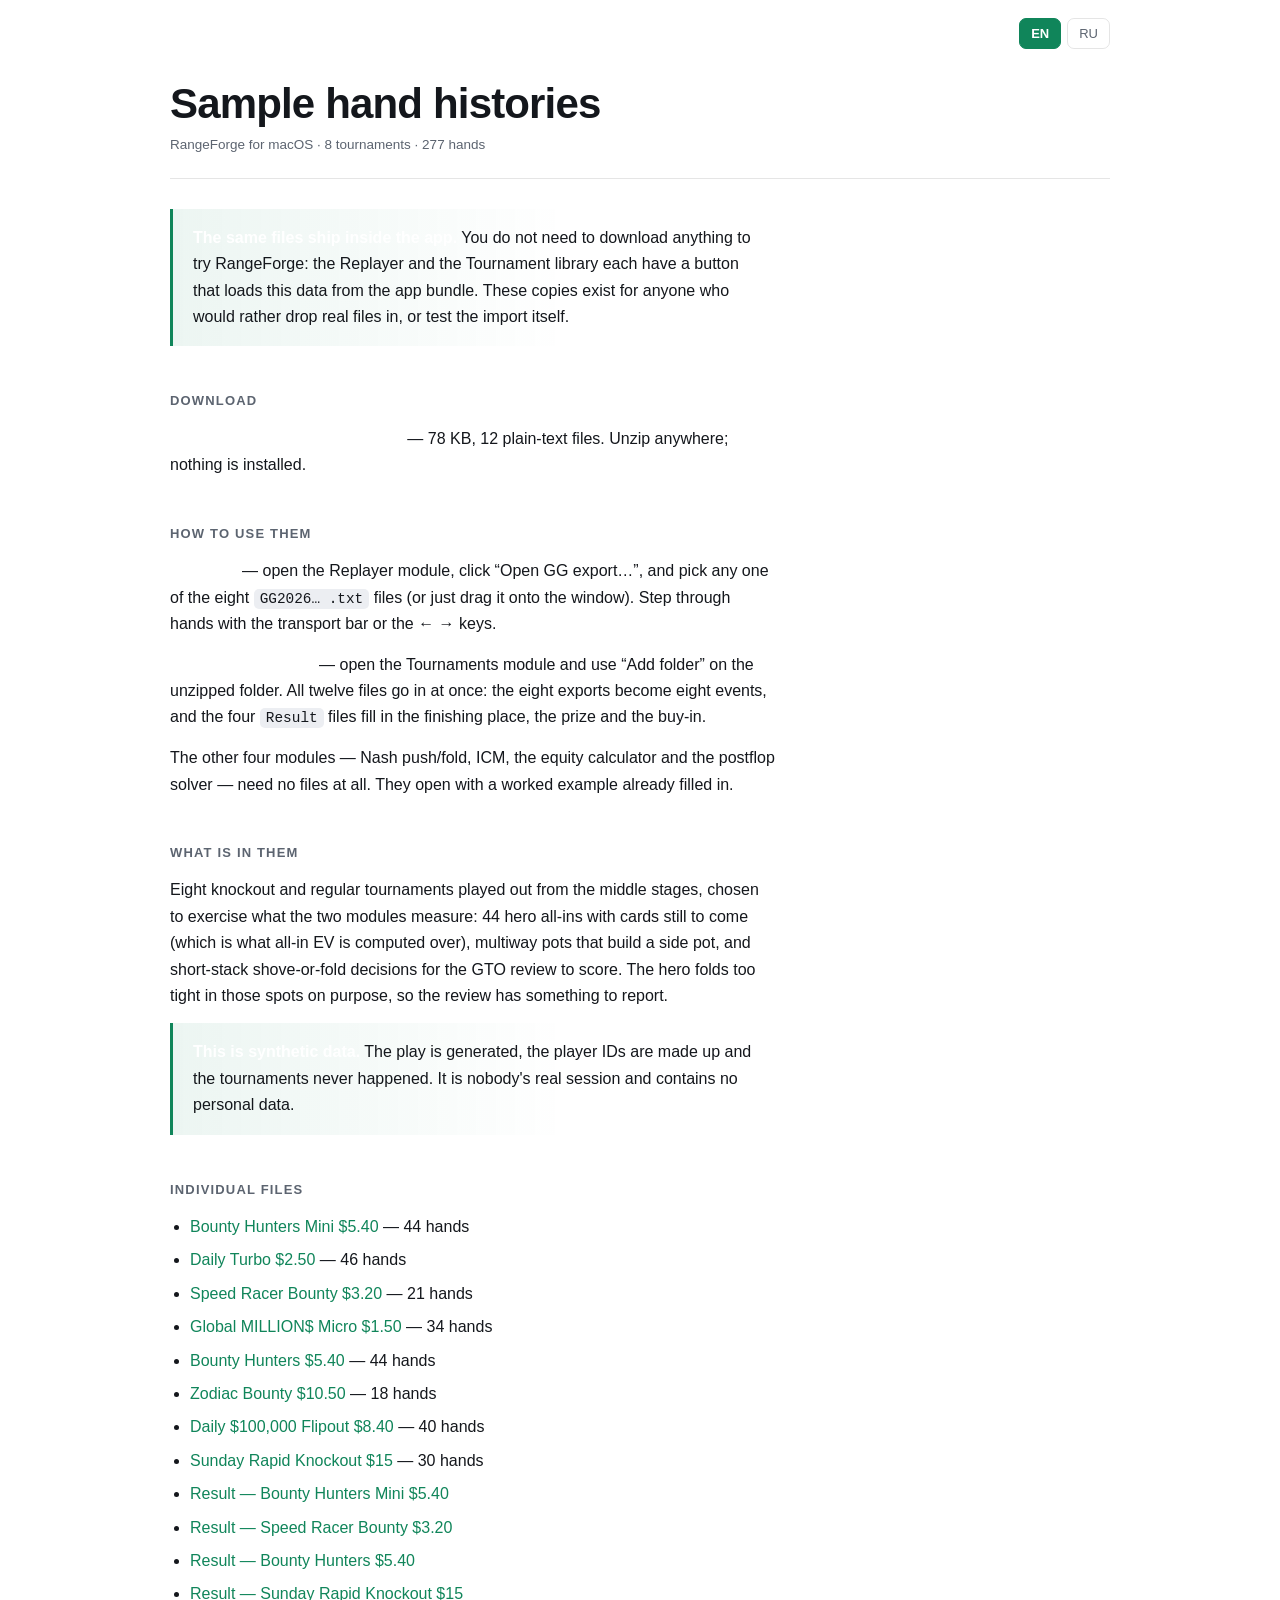
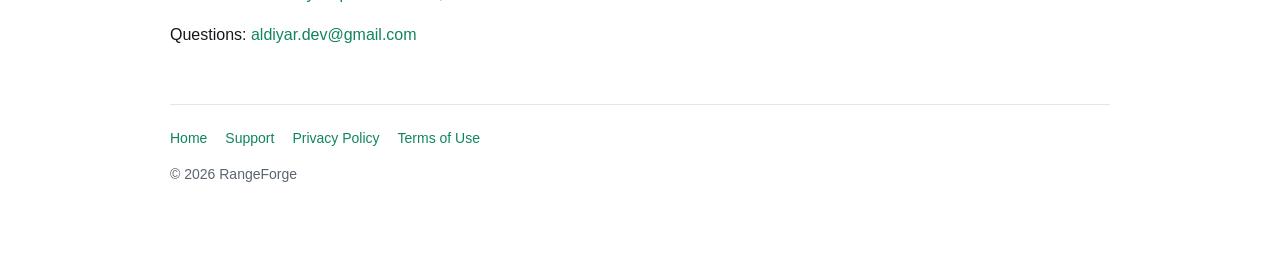
==== samples/index.html @ 1cc44228 "Publish sample hand histories for App Review App Review rejected 1.0 (2) under guideline 2.1(a): the" ====
<!doctype html>
<html lang="en" data-lang="en">
<head>
<meta charset="utf-8">
<meta name="viewport" content="width=device-width, initial-scale=1">
<title>Sample hand histories — RangeForge</title>
<meta name="description" content="Sample GGPoker-format tournament hand histories for trying RangeForge's replayer and tournament library. Synthetic data, free to download.">
<link rel="icon" href="../icon.png">
<link rel="stylesheet" href="../style.css">
</head>
<body>
<div class="wrap">

  <div class="langbar">
    <button type="button" data-lang="en" aria-pressed="true">EN</button>
    <button type="button" data-lang="ru" aria-pressed="false">RU</button>
  </div>

  <h1 style="margin-top:32px" lang="en">Sample hand histories</h1>
  <h1 style="margin-top:32px" lang="ru">Примеры историй раздач</h1>

  <p class="updated" lang="en">RangeForge for macOS · 8 tournaments · 277 hands</p>
  <p class="updated" lang="ru">RangeForge для macOS · 8 турниров · 277 раздач</p>

  <div class="claim prose">
    <p style="margin:0" lang="en"><strong>The same files ship inside the app.</strong> You do not
    need to download anything to try RangeForge: the Replayer and the Tournament library each have
    a button that loads this data from the app bundle. These copies exist for anyone who would
    rather drop real files in, or test the import itself.</p>
    <p style="margin:0" lang="ru"><strong>Эти же файлы входят в приложение.</strong> Чтобы
    попробовать RangeForge, скачивать ничего не нужно: в «Реплеере» и «Базе турниров» есть кнопка,
    которая загружает эти данные прямо из приложения. Копии здесь — для тех, кому удобнее
    перетащить настоящие файлы или проверить сам импорт.</p>
  </div>

  <div class="prose">

    <h2 lang="en">Download</h2>
    <h2 lang="ru">Скачать</h2>

    <p lang="en"><a href="RangeForge-sample-hands.zip"><strong>RangeForge-sample-hands.zip</strong></a>
    — 78&nbsp;KB, 12 plain-text files. Unzip anywhere; nothing is installed.</p>
    <p lang="ru"><a href="RangeForge-sample-hands.zip"><strong>RangeForge-sample-hands.zip</strong></a>
    — 78&nbsp;КБ, 12 текстовых файлов. Распакуйте куда угодно — ничего не устанавливается.</p>

    <h2 lang="en">How to use them</h2>
    <h2 lang="ru">Как их использовать</h2>

    <p lang="en"><strong>Replayer</strong> — open the Replayer module, click
    “Open GG export…”, and pick any one of the eight <code>GG2026…&nbsp;.txt</code> files (or just
    drag it onto the window). Step through hands with the transport bar or the ← → keys.</p>
    <p lang="ru"><strong>Реплеер</strong> — откройте модуль «Реплеер», нажмите
    «Открыть выгрузку GG…» и выберите любой из восьми файлов <code>GG2026…&nbsp;.txt</code> (или
    просто перетащите его в окно). Листайте раздачи панелью управления или клавишами ← →.</p>

    <p lang="en"><strong>Tournament library</strong> — open the Tournaments module and use
    “Add folder” on the unzipped folder. All twelve files go in at once: the eight exports become
    eight events, and the four <code>Result</code> files fill in the finishing place, the prize and
    the buy-in.</p>
    <p lang="ru"><strong>База турниров</strong> — откройте модуль «База турниров» и нажмите
    «Добавить папку», указав распакованную папку. Все двенадцать файлов загрузятся сразу: восемь
    выгрузок станут восемью турнирами, а четыре файла <code>Result</code> подставят занятое место,
    приз и бай-ин.</p>

    <p lang="en">The other four modules — Nash push/fold, ICM, the equity calculator and the
    postflop solver — need no files at all. They open with a worked example already filled in.</p>
    <p lang="ru">Остальным четырём модулям — Nash push/fold, ICM, калькулятору эквити и постфлоп-
    солверу — файлы не нужны вовсе. Они открываются с уже заполненным примером.</p>

    <h2 lang="en">What is in them</h2>
    <h2 lang="ru">Что внутри</h2>

    <p lang="en">Eight knockout and regular tournaments played out from the middle stages, chosen
    to exercise what the two modules measure: 44 hero all-ins with cards still to come (which is
    what all-in EV is computed over), multiway pots that build a side pot, and short-stack
    shove-or-fold decisions for the GTO review to score. The hero folds too tight in those spots
    on purpose, so the review has something to report.</p>
    <p lang="ru">Восемь турниров — нокаут и обычные, — сыгранных со средних стадий и подобранных
    так, чтобы задействовать всё, что считают эти два модуля: 44 олл-ина героя с ещё не открытыми
    картами (по ним считается all-in EV), многосторонние банки с сайд-потом и решения «шов или
    фолд» на коротком стеке для GTO-разбора. Герой в этих спотах намеренно сбрасывает слишком
    часто — чтобы разбору было что показать.</p>

    <div class="claim">
      <p style="margin:0" lang="en"><strong>This is synthetic data.</strong> The play is generated,
      the player IDs are made up and the tournaments never happened. It is nobody's real session
      and contains no personal data.</p>
      <p style="margin:0" lang="ru"><strong>Это синтетические данные.</strong> Игра сгенерирована,
      идентификаторы игроков выдуманы, турниров не существовало. Это не чья-то реальная сессия и
      персональных данных здесь нет.</p>
    </div>

    <h2 lang="en">Individual files</h2>
    <h2 lang="ru">Отдельные файлы</h2>

    <ul lang="en">
      <li><a href="files/GG20260703-1930%20-%20Bounty%20Hunters%20Mini%20%245.40.txt">Bounty Hunters Mini $5.40</a> — 44 hands</li>
      <li><a href="files/GG20260705-2015%20-%20Daily%20Turbo%20%242.50.txt">Daily Turbo $2.50</a> — 46 hands</li>
      <li><a href="files/GG20260707-1845%20-%20Speed%20Racer%20Bounty%20%243.20.txt">Speed Racer Bounty $3.20</a> — 21 hands</li>
      <li><a href="files/GG20260709-2100%20-%20Global%20MILLION%24%20Micro%20%241.50.txt">Global MILLION$ Micro $1.50</a> — 34 hands</li>
      <li><a href="files/GG20260711-1730%20-%20Bounty%20Hunters%20%245.40.txt">Bounty Hunters $5.40</a> — 44 hands</li>
      <li><a href="files/GG20260713-2000%20-%20Zodiac%20Bounty%20%2410.50%20%5BBig%20Bounties%5D.txt">Zodiac Bounty $10.50</a> — 18 hands</li>
      <li><a href="files/GG20260715-1900%20-%20Daily%20%24100%2C000%20Flipout%20%248.40.txt">Daily $100,000 Flipout $8.40</a> — 40 hands</li>
      <li><a href="files/GG20260717-2130%20-%20Sunday%20Rapid%20Knockout%20%2415.txt">Sunday Rapid Knockout $15</a> — 30 hands</li>
      <li><a href="files/GG%20Tournament%20%23301884210%20Result.txt">Result — Bounty Hunters Mini $5.40</a></li>
      <li><a href="files/GG%20Tournament%20%23302104558%20Result.txt">Result — Speed Racer Bounty $3.20</a></li>
      <li><a href="files/GG%20Tournament%20%23302336019%20Result.txt">Result — Bounty Hunters $5.40</a></li>
      <li><a href="files/GG%20Tournament%20%23302688174%20Result.txt">Result — Sunday Rapid Knockout $15</a></li>
    </ul>
    <ul lang="ru">
      <li><a href="files/GG20260703-1930%20-%20Bounty%20Hunters%20Mini%20%245.40.txt">Bounty Hunters Mini $5.40</a> — 44 раздачи</li>
      <li><a href="files/GG20260705-2015%20-%20Daily%20Turbo%20%242.50.txt">Daily Turbo $2.50</a> — 46 раздач</li>
      <li><a href="files/GG20260707-1845%20-%20Speed%20Racer%20Bounty%20%243.20.txt">Speed Racer Bounty $3.20</a> — 21 раздача</li>
      <li><a href="files/GG20260709-2100%20-%20Global%20MILLION%24%20Micro%20%241.50.txt">Global MILLION$ Micro $1.50</a> — 34 раздачи</li>
      <li><a href="files/GG20260711-1730%20-%20Bounty%20Hunters%20%245.40.txt">Bounty Hunters $5.40</a> — 44 раздачи</li>
      <li><a href="files/GG20260713-2000%20-%20Zodiac%20Bounty%20%2410.50%20%5BBig%20Bounties%5D.txt">Zodiac Bounty $10.50</a> — 18 раздач</li>
      <li><a href="files/GG20260715-1900%20-%20Daily%20%24100%2C000%20Flipout%20%248.40.txt">Daily $100,000 Flipout $8.40</a> — 40 раздач</li>
      <li><a href="files/GG20260717-2130%20-%20Sunday%20Rapid%20Knockout%20%2415.txt">Sunday Rapid Knockout $15</a> — 30 раздач</li>
      <li><a href="files/GG%20Tournament%20%23301884210%20Result.txt">Результат — Bounty Hunters Mini $5.40</a></li>
      <li><a href="files/GG%20Tournament%20%23302104558%20Result.txt">Результат — Speed Racer Bounty $3.20</a></li>
      <li><a href="files/GG%20Tournament%20%23302336019%20Result.txt">Результат — Bounty Hunters $5.40</a></li>
      <li><a href="files/GG%20Tournament%20%23302688174%20Result.txt">Результат — Sunday Rapid Knockout $15</a></li>
    </ul>

    <p lang="en">Questions: <a href="mailto:aldiyar.dev@gmail.com">aldiyar.dev@gmail.com</a></p>
    <p lang="ru">Вопросы: <a href="mailto:aldiyar.dev@gmail.com">aldiyar.dev@gmail.com</a></p>

  </div>

  <footer>
    <nav>
      <a href="../index.html" lang="en">Home</a>
      <a href="../index.html" lang="ru">Главная</a>
      <a href="../index.html#support" lang="en">Support</a>
      <a href="../index.html#support" lang="ru">Поддержка</a>
      <a href="../privacy.html" lang="en">Privacy Policy</a>
      <a href="../privacy.html" lang="ru">Политика конфиденциальности</a>
      <a href="../terms.html" lang="en">Terms of Use</a>
      <a href="../terms.html" lang="ru">Условия использования</a>
    </nav>
    <p class="disclaimer">© 2026 RangeForge</p>
  </footer>

</div>
<script src="../lang.js"></script>
</body>
</html>
---- style.css ----
/* RangeForge site — palette lifted from the app's Theme.swift so the page and the
   product read as one thing. Self-contained: no fonts, scripts, or assets from a CDN. */

:root {
  --bg:       #171a1f;
  --panel:    #24262e;
  --panel-hi: #2e333d;
  --stroke:   rgba(255, 255, 255, 0.08);
  --text:     #ebedf2;
  --subtext:  #99a1ad;
  --accent:   #33c78c;  /* felt green */
  --accent-2: #4d9efa;
  --gold:     #f5c24d;
  --radius:   12px;
  --measure:  68ch;
}

* { box-sizing: border-box; }

html { -webkit-text-size-adjust: 100%; }

body {
  margin: 0;
  background: var(--bg);
  color: var(--text);
  font: 16px/1.65 -apple-system, BlinkMacSystemFont, "Segoe UI", Roboto, Helvetica, Arial, sans-serif;
  padding: 0 20px 72px;
}

.wrap { max-width: 940px; margin: 0 auto; }
.prose { max-width: var(--measure); }

/* ---- language switch ------------------------------------------------- */
/* Both languages ship in the HTML; the toggle only hides one. A reviewer
   reading source sees the full English text either way. */
html[data-lang="en"] [lang="ru"],
html[data-lang="ru"] [lang="en"] { display: none; }

.langbar {
  display: flex;
  justify-content: flex-end;
  gap: 6px;
  padding: 18px 0 0;
}

.langbar button {
  background: transparent;
  border: 1px solid var(--stroke);
  color: var(--subtext);
  border-radius: 7px;
  padding: 4px 11px;
  font: inherit;
  font-size: 13px;
  cursor: pointer;
  transition: color .15s, border-color .15s, background .15s;
}

.langbar button:hover { color: var(--text); border-color: rgba(255, 255, 255, 0.2); }

.langbar button[aria-pressed="true"] {
  color: #000;
  background: var(--accent);
  border-color: var(--accent);
  font-weight: 600;
}

/* ---- header ---------------------------------------------------------- */
header.hero {
  display: flex;
  align-items: center;
  gap: 22px;
  padding: 40px 0 12px;
  flex-wrap: wrap;
}

header.hero img {
  width: 104px;
  height: 104px;
  border-radius: 22px;
  flex: none;
}

h1 {
  font-size: clamp(30px, 5vw, 42px);
  line-height: 1.1;
  margin: 0 0 6px;
  letter-spacing: -0.02em;
}

.tagline { color: var(--subtext); font-size: 17px; margin: 0; }

/* ---- typography ------------------------------------------------------ */
h2 {
  font-size: 13px;
  font-weight: 700;
  text-transform: uppercase;
  letter-spacing: 0.09em;
  color: var(--subtext);
  margin: 44px 0 14px;
}

h3 { font-size: 18px; margin: 26px 0 8px; letter-spacing: -0.01em; }

p { margin: 0 0 14px; }

a { color: var(--accent); text-decoration: none; }
a:hover { text-decoration: underline; }

ul { margin: 0 0 14px; padding-left: 20px; }
li { margin-bottom: 7px; }

strong { color: #fff; font-weight: 600; }

code {
  background: var(--panel-hi);
  padding: 2px 6px;
  border-radius: 5px;
  font-size: 0.9em;
  font-family: ui-monospace, SFMono-Regular, Menlo, monospace;
}

.muted { color: var(--subtext); }
.small { font-size: 14px; }

/* ---- panels ---------------------------------------------------------- */
.panel {
  background: var(--panel);
  border: 1px solid var(--stroke);
  border-radius: var(--radius);
  padding: 20px 22px;
}

.grid {
  display: grid;
  grid-template-columns: repeat(auto-fit, minmax(255px, 1fr));
  gap: 14px;
}

.card {
  background: var(--panel);
  border: 1px solid var(--stroke);
  border-radius: var(--radius);
  padding: 18px 20px;
}

.card h3 { margin: 0 0 6px; font-size: 16px; }
.card p { margin: 0; color: var(--subtext); font-size: 14.5px; line-height: 1.55; }

/* The privacy claim is the page's strongest verifiable statement — give it the accent. */
.claim {
  border-left: 3px solid var(--accent);
  background: linear-gradient(90deg, rgba(51, 199, 140, 0.09), transparent 65%);
  border-radius: 0 var(--radius) var(--radius) 0;
  padding: 16px 20px;
  margin: 0 0 14px;
}

.note {
  border-left: 3px solid var(--gold);
  background: rgba(245, 194, 77, 0.06);
  border-radius: 0 var(--radius) var(--radius) 0;
  padding: 14px 18px;
  font-size: 14.5px;
}

.updated {
  color: var(--subtext);
  font-size: 13.5px;
  margin: 0 0 30px;
  padding-bottom: 22px;
  border-bottom: 1px solid var(--stroke);
}

/* ---- footer ---------------------------------------------------------- */
footer {
  margin-top: 56px;
  padding-top: 22px;
  border-top: 1px solid var(--stroke);
  color: var(--subtext);
  font-size: 14px;
}

footer nav { display: flex; gap: 18px; flex-wrap: wrap; margin-bottom: 14px; }
footer .disclaimer { max-width: var(--measure); line-height: 1.55; }

/* ---- light mode ------------------------------------------------------ */
/* The app is dark-only, but a policy page gets opened, printed and skimmed in
   daylight — and a reviewer should never fight the contrast. */
@media (prefers-color-scheme: light) {
  :root {
    --bg:       #ffffff;
    --panel:    #f6f7f9;
    --panel-hi: #eceef2;
    --stroke:   rgba(0, 0, 0, 0.10);
    --text:     #14171c;
    --subtext:  #5c6470;
    --accent:   #10855a;
    --accent-2: #1f6fd0;
    --gold:     #9a6f04;
  }
  .langbar button[aria-pressed="true"] { color: #fff; }
  .claim { background: linear-gradient(90deg, rgba(16, 133, 90, 0.08), transparent 65%); }
  .note  { background: rgba(154, 111, 4, 0.07); }
}

@media print {
  body { background: #fff; color: #000; padding: 0; }
  .langbar, footer nav { display: none; }
}
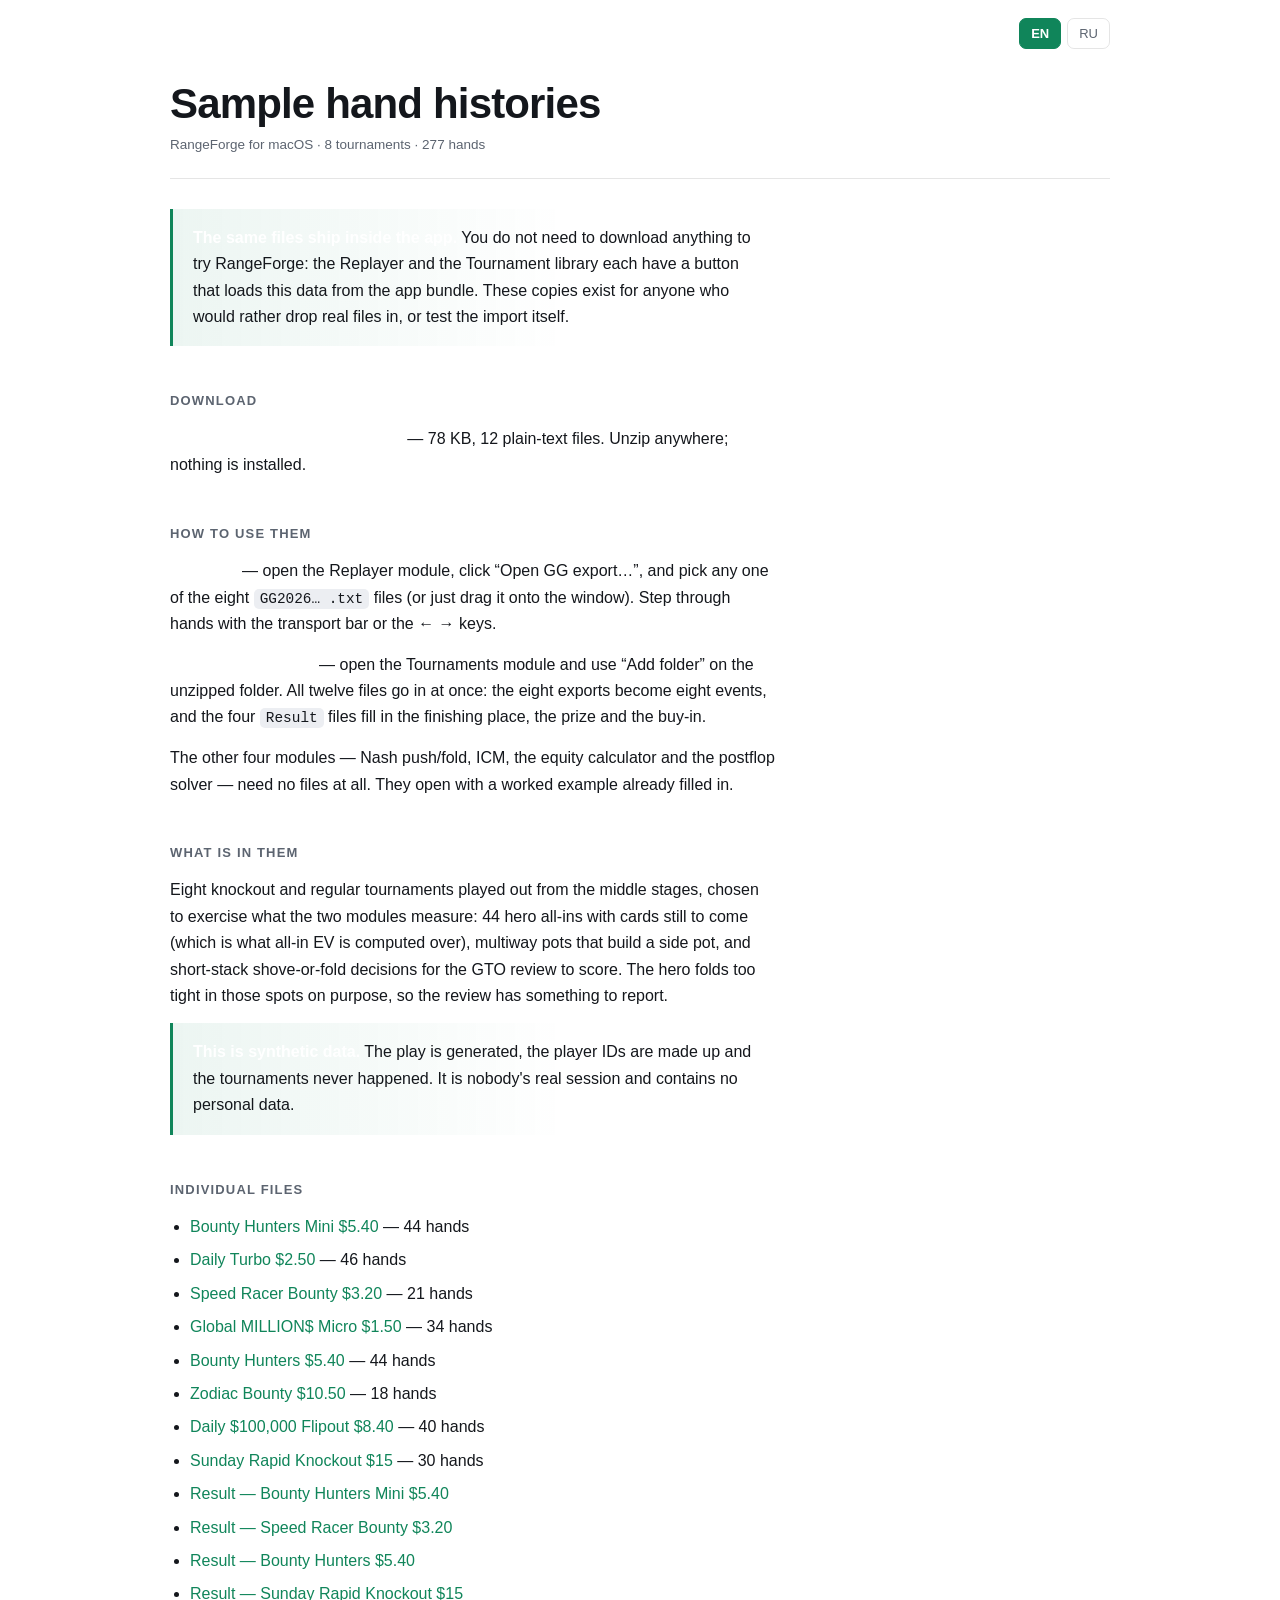
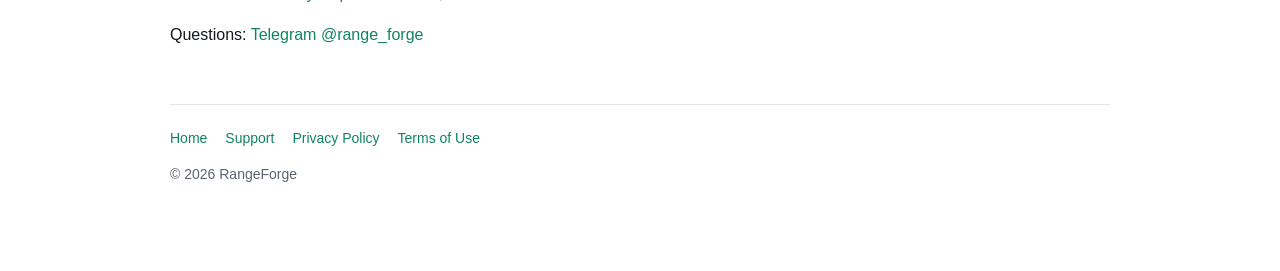
==== commit 6e904543: "Drop the personal email: Telegram @range_forge is the one support contact Off the support section, t" ====
--- a/samples/index.html
+++ b/samples/index.html
@@ -122,8 +122,8 @@
       <li><a href="files/GG%20Tournament%20%23302688174%20Result.txt">Результат — Sunday Rapid Knockout $15</a></li>
     </ul>
 
-    <p lang="en">Questions: <a href="mailto:aldiyar.dev@gmail.com">aldiyar.dev@gmail.com</a></p>
-    <p lang="ru">Вопросы: <a href="mailto:aldiyar.dev@gmail.com">aldiyar.dev@gmail.com</a></p>
+    <p lang="en">Questions: <a href="https://t.me/range_forge">Telegram @range_forge</a></p>
+    <p lang="ru">Вопросы: <a href="https://t.me/range_forge">Telegram @range_forge</a></p>
 
   </div>
 
--- a/style.css
+++ b/style.css
@@ -73,7 +73,7 @@
   flex-wrap: wrap;
 }
 
-header.hero img {
+header.hero > img {
   width: 104px;
   height: 104px;
   border-radius: 22px;
@@ -88,6 +88,56 @@
 }
 
 .tagline { color: var(--subtext); font-size: 17px; margin: 0; }
+
+/* ---- store badge ----------------------------------------------------- */
+/* Apple's artwork exactly as supplied — no recolouring, no hover effect — and never shorter
+   than the 40 px the App Store marketing guidelines ask for. */
+.store {
+  display: flex;
+  align-items: center;
+  flex-wrap: wrap;
+  gap: 8px 16px;
+  margin-top: 16px;
+}
+
+.store a { display: block; border-radius: 8px; }
+.store a:focus-visible { outline: 2px solid var(--accent); outline-offset: 3px; }
+.store img { display: block; width: auto; height: 44px; }
+.store-meta { color: var(--subtext); font-size: 13.5px; }
+
+/* ---- screenshots ----------------------------------------------------- */
+/* Window captures keep macOS's transparent rounded corners, so the shadow is a drop-shadow,
+   which follows the alpha, rather than a box-shadow, which would draw a square halo. */
+.shots figure { margin: 0 0 28px; }
+.shots a { display: block; }
+
+.shots img {
+  display: block;
+  width: 100%;
+  height: auto;
+  border-radius: 10px;   /* rounds the cropped replayer; the window captures carry their own */
+  filter: drop-shadow(0 12px 24px rgba(0, 0, 0, 0.45));
+}
+
+.shots figcaption {
+  margin-top: 12px;
+  max-width: var(--measure);
+  color: var(--subtext);
+  font-size: 14.5px;
+  line-height: 1.55;
+}
+
+.shots figcaption strong { color: var(--text); }
+
+/* Two captures of different shapes share a row. A flex share equal to each image's aspect
+   ratio (1880/1175 and 1880/1484) makes the two exactly the same height. */
+.shots-row { display: flex; gap: 18px; align-items: flex-start; }
+.shots-row figure { flex: 1.6 1 0; min-width: 0; }
+.shots-row figure + figure { flex: 1.2668 1 0; }
+
+@media (max-width: 640px) {
+  .shots-row { display: block; }
+}
 
 /* ---- typography ------------------------------------------------------ */
 h2 {
@@ -161,6 +211,47 @@
   border-radius: 0 var(--radius) var(--radius) 0;
   padding: 14px 18px;
   font-size: 14.5px;
+}
+
+/* ---- FAQ ------------------------------------------------------------- */
+/* Closed by default so the whole list reads at a glance — the same as the app's FAQ page. */
+.faq { display: grid; gap: 8px; max-width: var(--measure); }
+
+.faq details {
+  background: var(--panel);
+  border: 1px solid var(--stroke);
+  border-radius: var(--radius);
+  padding: 0 18px;
+}
+
+.faq summary {
+  display: flex;
+  gap: 10px;
+  align-items: baseline;
+  padding: 12px 0;
+  font-weight: 600;
+  cursor: pointer;
+  list-style: none;
+}
+
+.faq summary::-webkit-details-marker { display: none; }
+
+.faq summary::before {
+  content: "›";
+  flex: none;
+  width: 10px;
+  color: var(--subtext);
+  transition: transform .15s;
+}
+
+.faq details[open] summary::before { transform: rotate(90deg); color: var(--accent); }
+
+.faq details p {
+  margin: 0 0 14px;
+  padding-left: 20px;
+  color: var(--subtext);
+  font-size: 15px;
+  line-height: 1.6;
 }
 
 .updated {
@@ -198,7 +289,9 @@
     --accent-2: #1f6fd0;
     --gold:     #9a6f04;
   }
+  /* The light-mode accent is a dark green; black text on it is barely legible. */
   .langbar button[aria-pressed="true"] { color: #fff; }
+  .shots img { filter: drop-shadow(0 10px 22px rgba(0, 0, 0, 0.22)); }
   .claim { background: linear-gradient(90deg, rgba(16, 133, 90, 0.08), transparent 65%); }
   .note  { background: rgba(154, 111, 4, 0.07); }
 }
